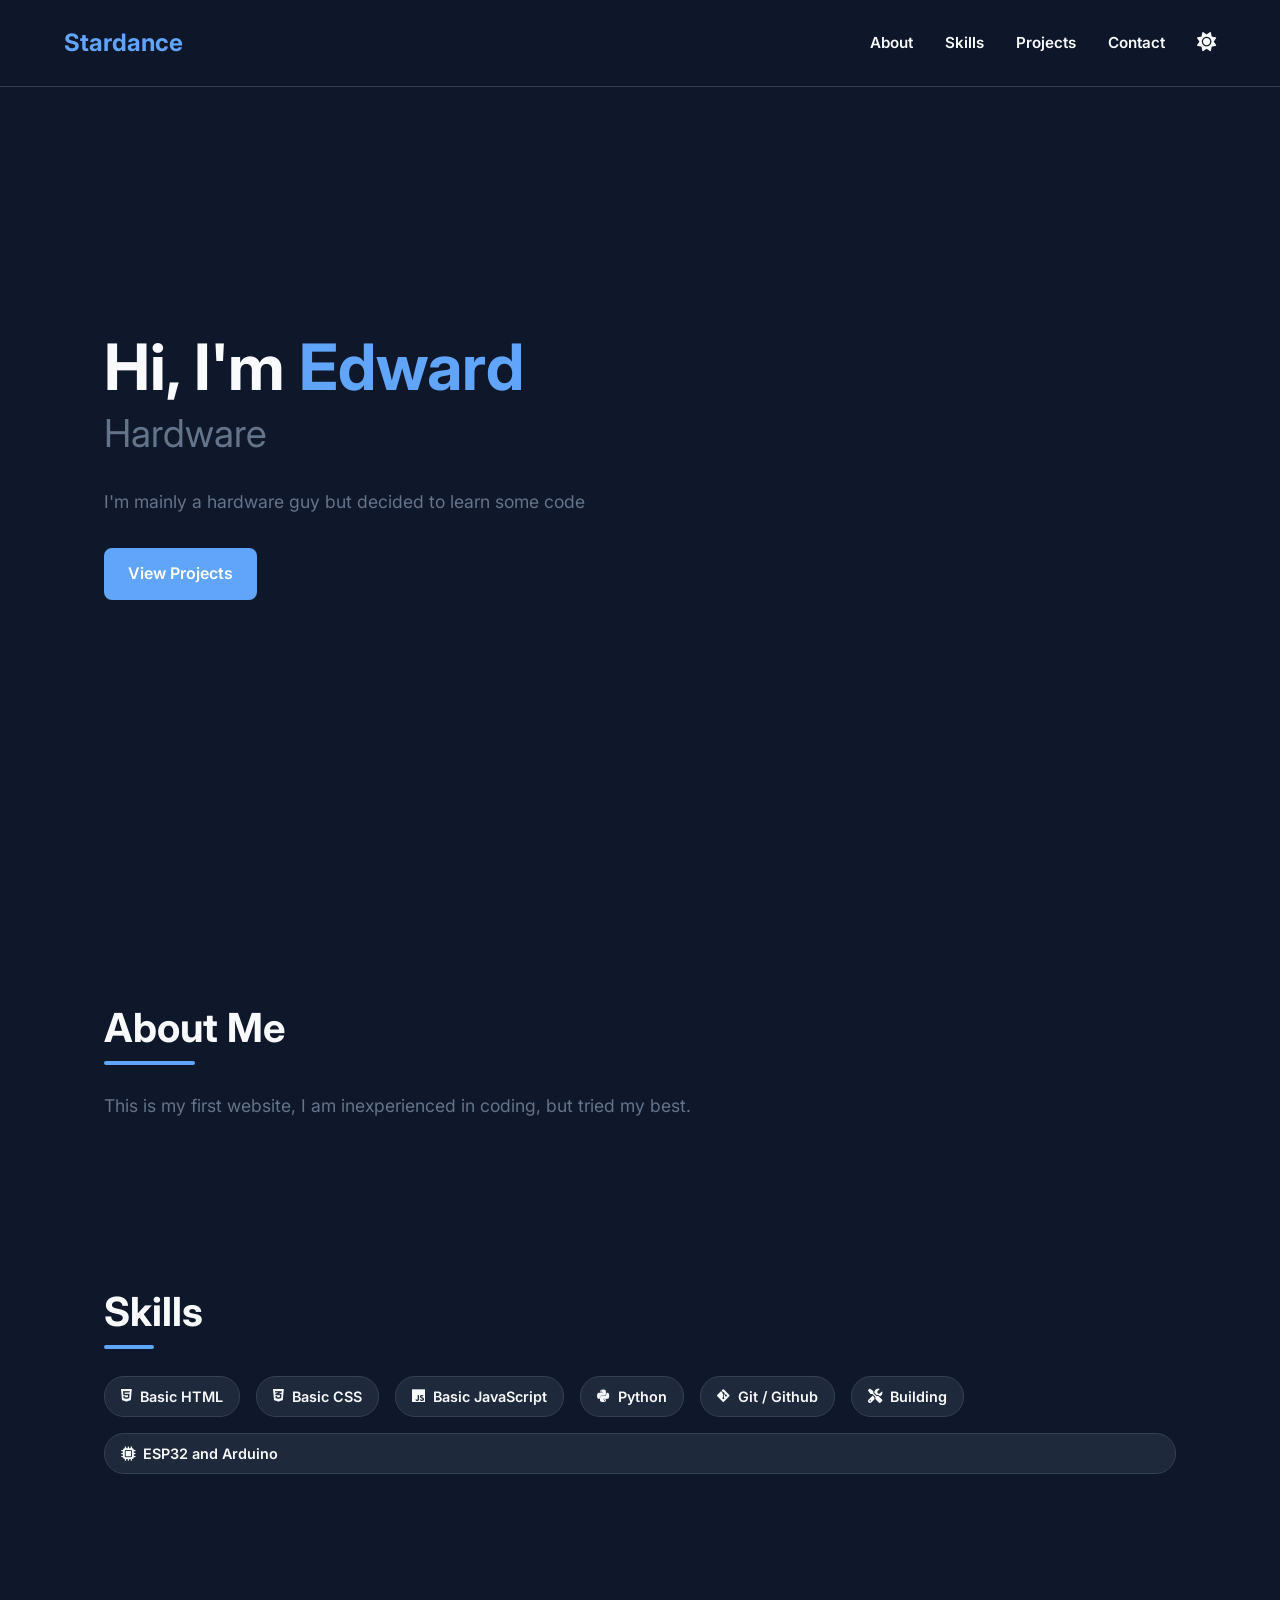
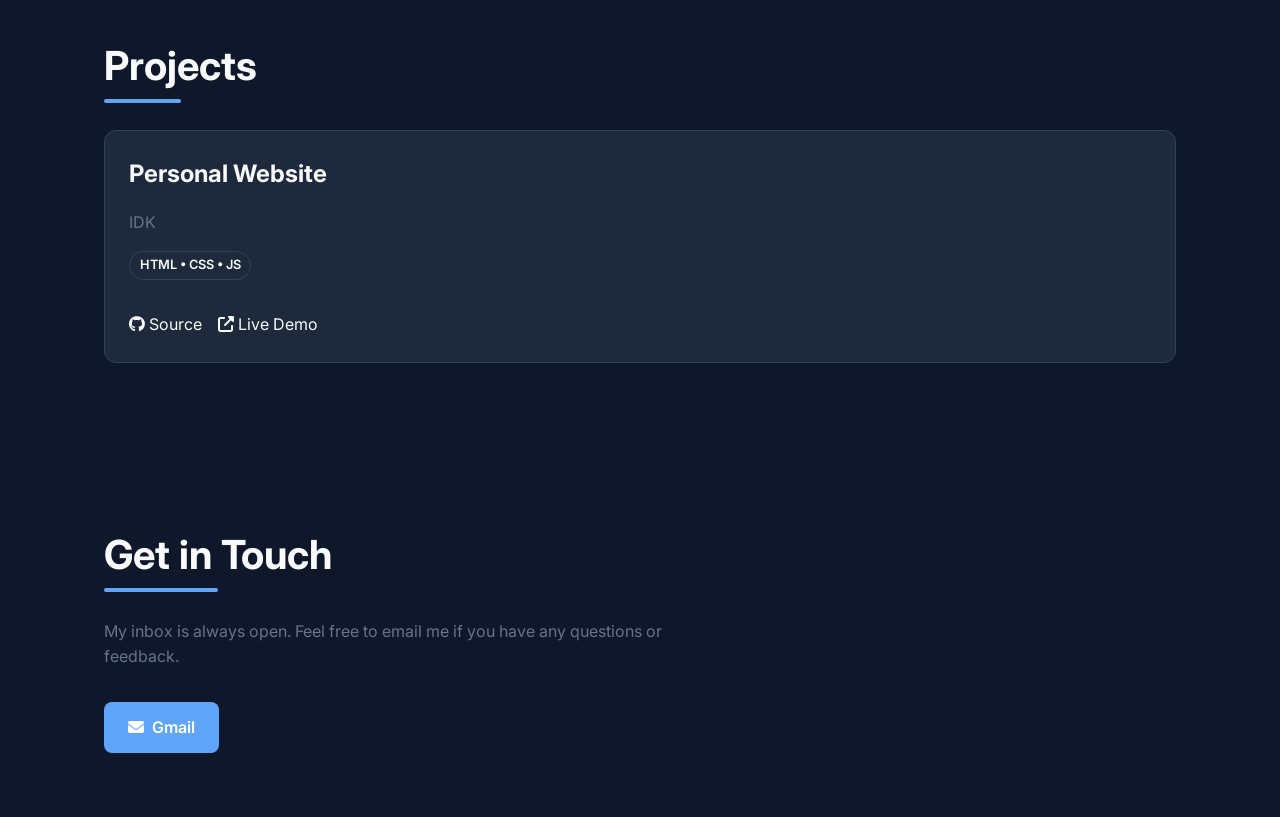
==== index.html @ 53da108d "Update index.html" ====
<!DOCTYPE html> 
<html lang="en">
<head>
    <meta charset="UTF-8">
    <meta name="viewport" content="width=device-width, initial-scale=1.0">
    <title>Edward's Portfolio</title>
    <link href="https://fonts.googleapis.com/css2?family=Inter:wght@300;400;600;700&display=swap" rel="stylesheet">
    <link rel="stylesheet" href="https://cdnjs.cloudflare.com/ajax/libs/font-awesome/6.4.0/css/all.min.css">
    <link rel="stylesheet" href="styles.css">
</head>
<body>
    <nav>
        <div class="logo">Stardance</div>
        <div class="navlinks">
            <a href="#about">About</a>
            <a href="#skills">Skills</a>
            <a href="#projects">Projects</a>
            <a href="#contact">Contact</a>
            <button id="theme-toggle" aria-label="Toggle dark mode">
                <i class="fas fa-moon"></i>
            </button>
        </div>
    </nav>

    <main>
        <section id="hero">
            <h1>Hi, I'm <span style="color: var(--primary);">Edward</span></h1>
            <h2 id="typewriter">This is a basic website that I made</h2>
            <p>I'm mainly a hardware guy but decided to learn some code</p>
            <div>
                <a href="#projects" class="btn">View Projects</a>
            </div>
        </section>

        <section id="about">
            <h2 class="section-title">About Me</h2>
            <p style="max-width: 800px; font-size: 1.1rem; color: var(--text-muted);">
                This is my first website, I am inexperienced in coding, but tried my best.
            </p>
        </section>

        <section id="skills">
            <h2 class="section-title">Skills</h2>
            <div class="skills-grid">
                <div class="skill-tag"><i class="fa-brands fa-html5"></i> Basic HTML</div>
                <div class="skill-tag"><i class="fa-brands fa-css3-alt"></i> Basic CSS</div>
                <div class="skill-tag"><i class="fa-brands fa-js"></i> Basic JavaScript</div>
                <div class="skill-tag"><i class="fa-brands fa-python"></i> Python</div>
                <div class="skill-tag"><i class="fa-brands fa-git-alt"></i> Git / Github</div>
                <div class="skill-tag"><i class="fa-solid fa-screwdriver-wrench"></i> Building</div>
                <div class="skill-tag center-row"><i class="fa-solid fa-microchip"></i> ESP32 and Arduino</div>
            </div>
        </section>

        <section id="projects">
            <h2 class="section-title">Projects</h2>
            <div class="projects-grid">
                <div class="project-card">
                    <h3>Personal Website</h3>
                    <p>IDK</p>
                    <div class="skill-tag" style="width: fit-content; font-size: 0.8rem; padding: 0.2rem 0.6rem;">HTML • CSS • JS</div>
                    <div class="project-links">
                        <a href="https://github.com/seoedw/stardancewebsite"><i class="fa-brands fa-github"></i> Source</a>
                        <a href="https://seoedw.github.io/stardancewebsite/"><i class="fa-solid fa-external-link-alt"></i> Live Demo</a>
                    </div>
                </div>
            </div>
        </section>

        <section id="contact">
            <h2 class="section-title">Get in Touch</h2>
            <p style="max-width: 600px; color: var(--text-muted); margin-bottom: 2rem;">
                My inbox is always open. Feel free to email me if you have any questions or feedback.
            </p>
            <div class="contact-links">
                <a href="mailto:seoedw2@gmail.com" class="btn"><i class="fa-solid fa-envelope"></i> Gmail</a>
            </div>
        </section>
    </main>

    <script src="script.js"></script>
</body>
</html>
---- styles.css ----
:root{
    --bg-color: #f8fafc;
    --text-main: #0f172a;
    --text-muted: #64748b;
    --primary: #3b82f6;
    --primary-hover: #2563eb;
    --card-bg: #ffffff;
    --border-color: #e2e8f0;
    --nav-bg: rgba(255, 255, 255, 0.9);
}

[data-theme="dark"] {
    --bg-color: #0f172a;
    --text-main: #f8fafc;
    --primary: #60a5fa;
    --primary-hover: #3b82f6;
    --card-bg: #1e293b;
    --border-color: #334155;
    --nav-bg: rgba(15, 23, 42, 0.9);
}

* {
    margin: 0;
    padding: 0;
    box-sizing: border-box;
    transition: background-color 0.3s ease, color 0.3s ease;
}

body{
    font-family: 'Inter', sans-serif;
    background-color: var(--bg-color);
    color: var(--text-main);
    line-height: 1.6;
    overflow-x: hidden;
}

a{
    text-decoration: none;
    color: inherit;
}

nav{
    position: fixed;
    top: 0;
    width: 100%;
    display: flex;
    justify-content: space-between;
    align-items: center;
    padding: 1.5rem 5%;
    background: var(--nav-bg);
    backdrop-filter: blur(10px);
    z-index: 1000;
    border-bottom: 1px solid var(--border-color);
}

.logo{
    font-weight: 700;
    font-size: 1.5rem;
    color: var(--primary);
}

.navlinks{
    display: flex;
    gap: 2rem;
    align-items: center;
}

.navlinks a{
    font-weight: 600;
    font-size: 0.95rem;
}

.navlinks a:hover{
    color: var(--primary);
}

#theme-toggle{
    background: none;
    border: none;
    color: var(--text-main);
    font-size: 1.2rem;
    cursor: pointer;
}

section{
    padding: 6rem 5% 4rem;
    max-width: 1200px;
    margin: 0 auto;
}

#hero{
    height: 100vh;
    display: flex;
    flex-direction: column;
    justify-content: center;
    align-items: flex-start;
}

#hero h1{
    font-size: clamp(2.5rem, 5vw, 4.5rem);
    line-height: 1.1;
    font-weight: 700;
}

#hero h2{
    font-size: clamp(1.5rem, 3vw, 2.6rem);
    color: var(--text-muted);
    margin-bottom: 1.5rem;
    font-weight: 400;
}

#hero p {
    max-width: 600px;
    font-size: 1.1rem;
    color: var(--text-muted);
    margin-bottom: 2rem;
}

.btn {
    padding: 0.8rem 1.5rem;
    background-color: var(--primary);
    color: white;
    border-radius: 8px;
    font-weight: 600;
    display: inline-flex;
    align-items: center;
    gap: 0.5rem;
}

.btn:hover{
    background-color: var(--primary-hover);
    color: white;
}

.contact-links{
    display: flex;
    gap: 1rem;
    flex-wrap: wrap;
}

.section-title{
    font-size: 2.5rem;
    margin-bottom: 2rem;
    position: relative;
    display: inline-block;
}

.section-title::after{
    content: '';
    position: absolute;
    bottom: -5px;
    left: 0;
    width: 50%;
    height: 4px;
    background-color: var(--primary);
    border-radius: 2px;
}

.skills-grid{
    display: flex;
    flex-wrap: wrap;
    gap: 1rem;
}

.skill-tag{
    background-color: var(--card-bg);
    border: 1px solid var(--border-color);
    padding: 0.5rem 1rem;
    border-radius: 20px;
    font-weight: 600;
    font-size: 0.9rem;
    display: inline-flex;
    align-items: center;
    gap: 0.5rem;
}

.skill-tag.center-row {
    flex-basis: 100%;
    width: max-content;
    margin: 0 auto;
    white-space: nowrap;
}

.projects-grid{
    display: grid;
    grid-template-columns: repeat(auto-fit, minmax(300px, 1fr));
    gap: 2rem;
}

.project-card{
    background-color: var(--card-bg);
    border: 1px solid var(--border-color);
    border-radius: 12px;
    padding: 1.5rem;
    display: flex;
    flex-direction: column;
    gap: 1rem;
}

.project-card h3{
    font-size: 1.5rem;
}

.project-card p{
    color: var(--text-muted);
    flex-grow: 1;
}

.project-links{
    display: flex;
    gap: 1rem;
    margin-top: 1rem;
}

footer{
    text-align: center;
    padding: 2rem;
    border-top: 1px solid var(--border-color);
    margin-top: 4rem;
    color: var(--text-muted);
}

@media (max-width: 768px){
    .navlinks{
        display: none;
    }

    #hero{
        align-items: center;
        text-align: center;
    }
}
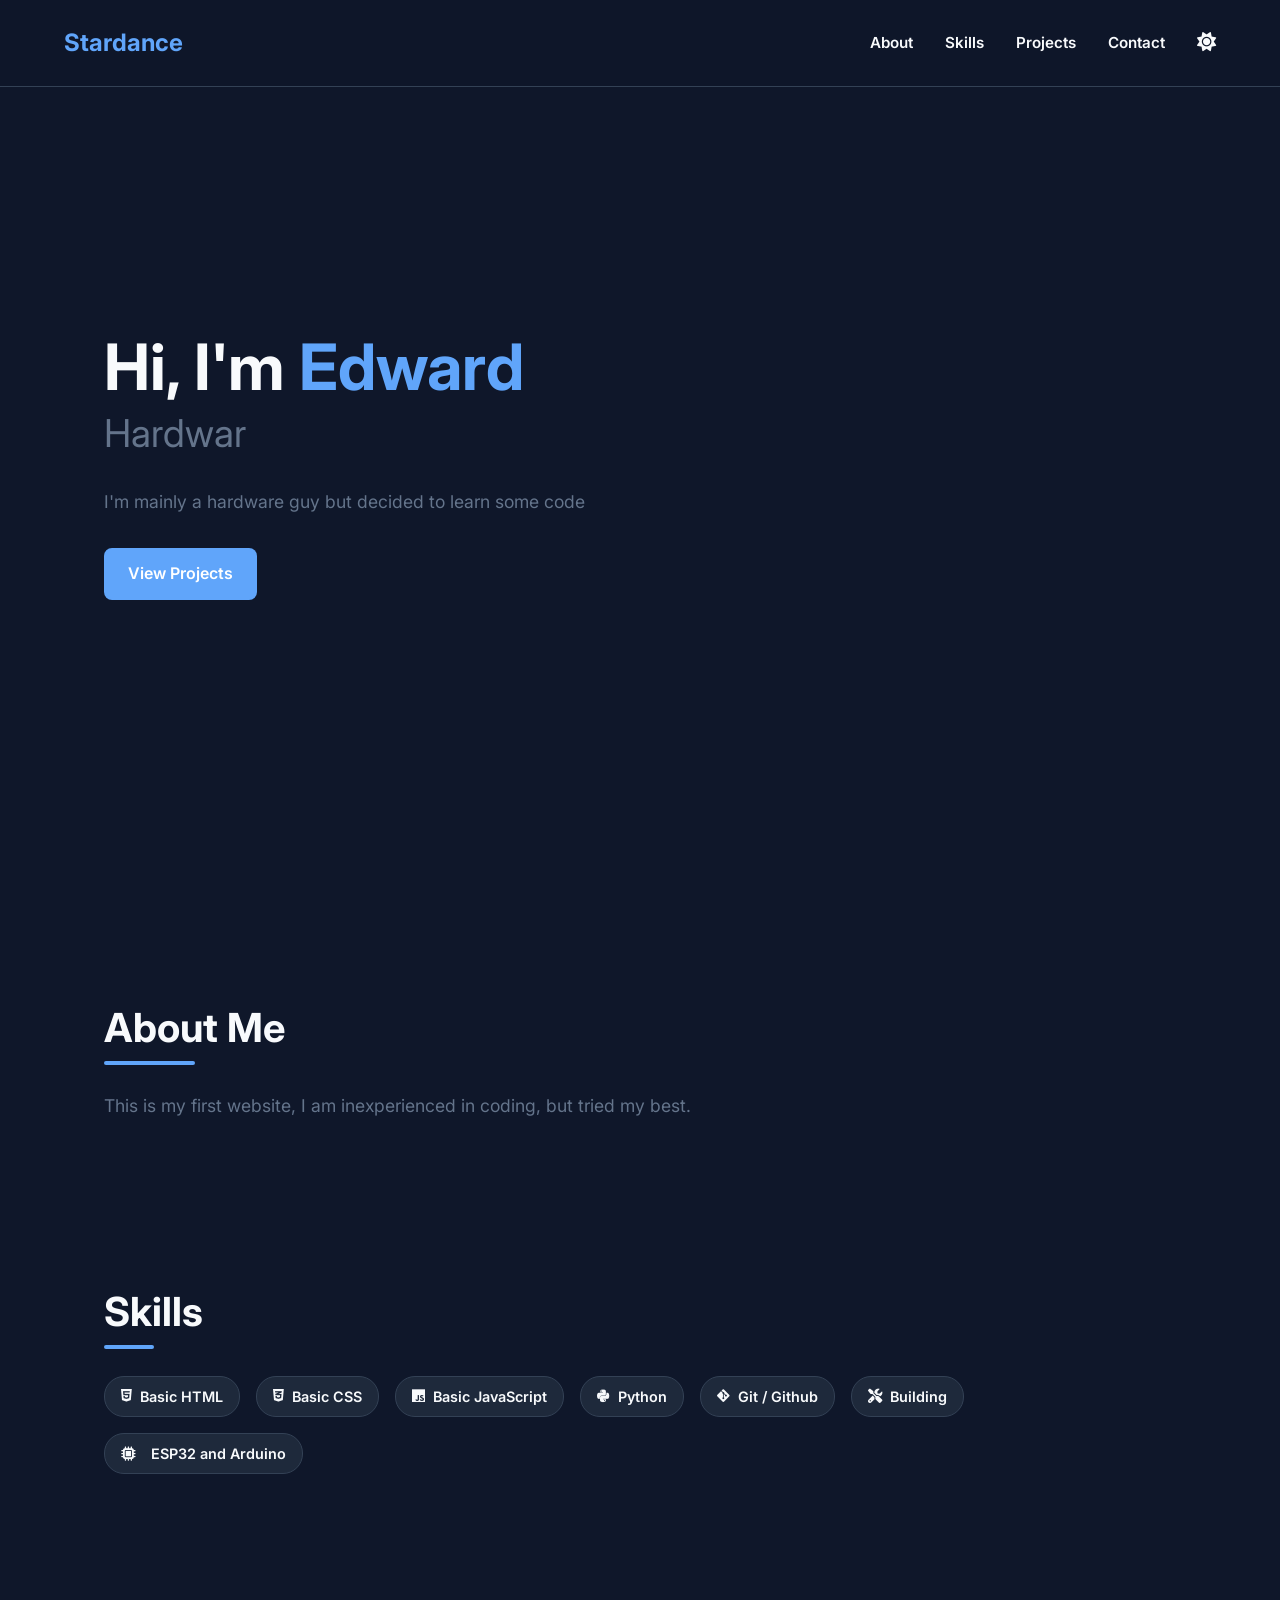
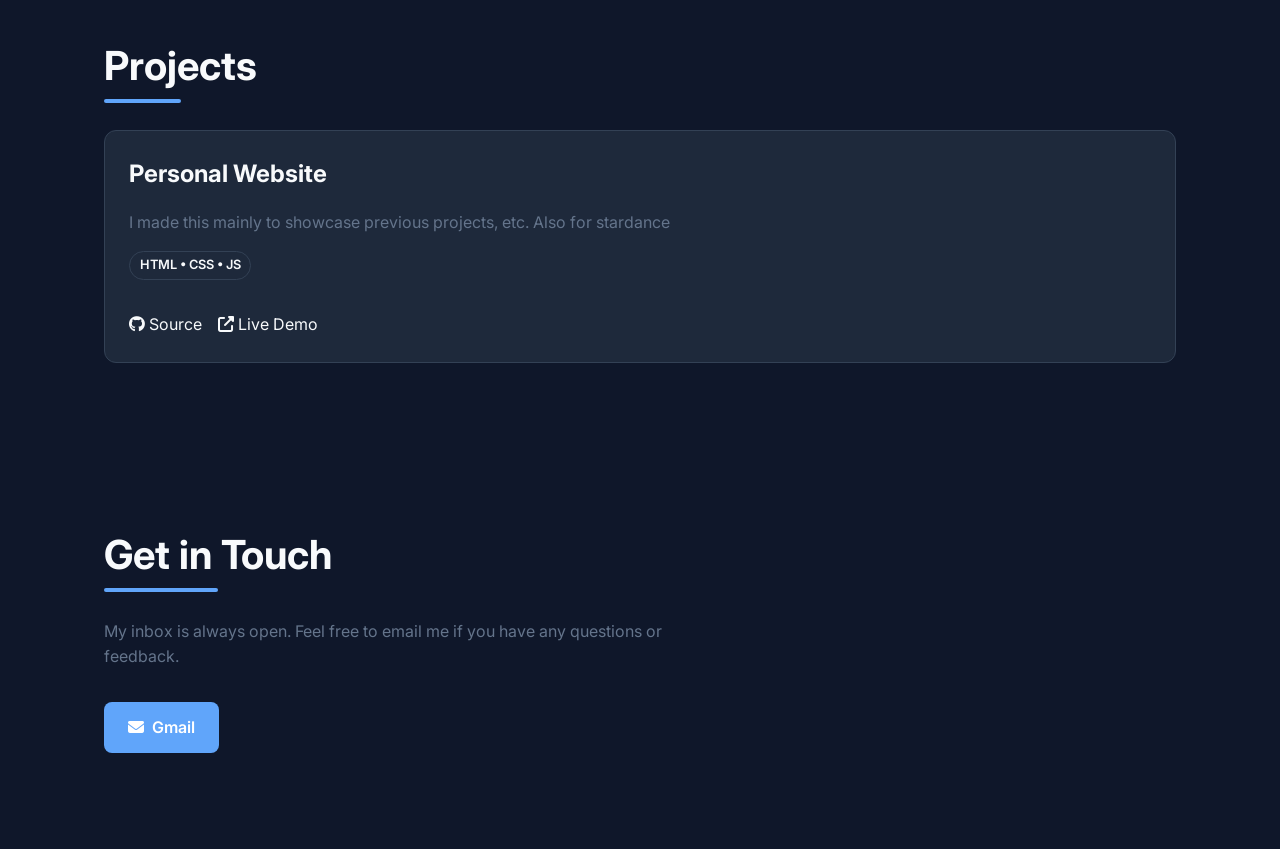
==== commit b6bd6277: "Update index.html" ====
--- a/index.html
+++ b/index.html
@@ -57,7 +57,7 @@
             <div class="projects-grid">
                 <div class="project-card">
                     <h3>Personal Website</h3>
-                    <p>IDK</p>
+                    <p>I made this mainly to showcase previous projects, etc. Also for stardance</p>
                     <div class="skill-tag" style="width: fit-content; font-size: 0.8rem; padding: 0.2rem 0.6rem;">HTML • CSS • JS</div>
                     <div class="project-links">
                         <a href="https://github.com/seoedw/stardancewebsite"><i class="fa-brands fa-github"></i> Source</a>
--- a/styles.css
+++ b/styles.css
@@ -175,10 +175,10 @@
 }
 
 .skill-tag.center-row {
-    flex-basis: 100%;
-    width: max-content;
-    margin: 0 auto;
-    white-space: nowrap;
+    display: flex;
+    flex-wrap: wrap;
+    gap: 1rem;
+    justify-content: center;
 }
 
 .projects-grid{
@@ -212,6 +212,10 @@
     margin-top: 1rem;
 }
 
+.contact-links{
+    margin-bottom: 2rem;
+}
+
 footer{
     text-align: center;
     padding: 2rem;
@@ -230,3 +234,7 @@
         text-align: center;
     }
 }
+
+html {
+    scroll-behavior: smooth;
+}
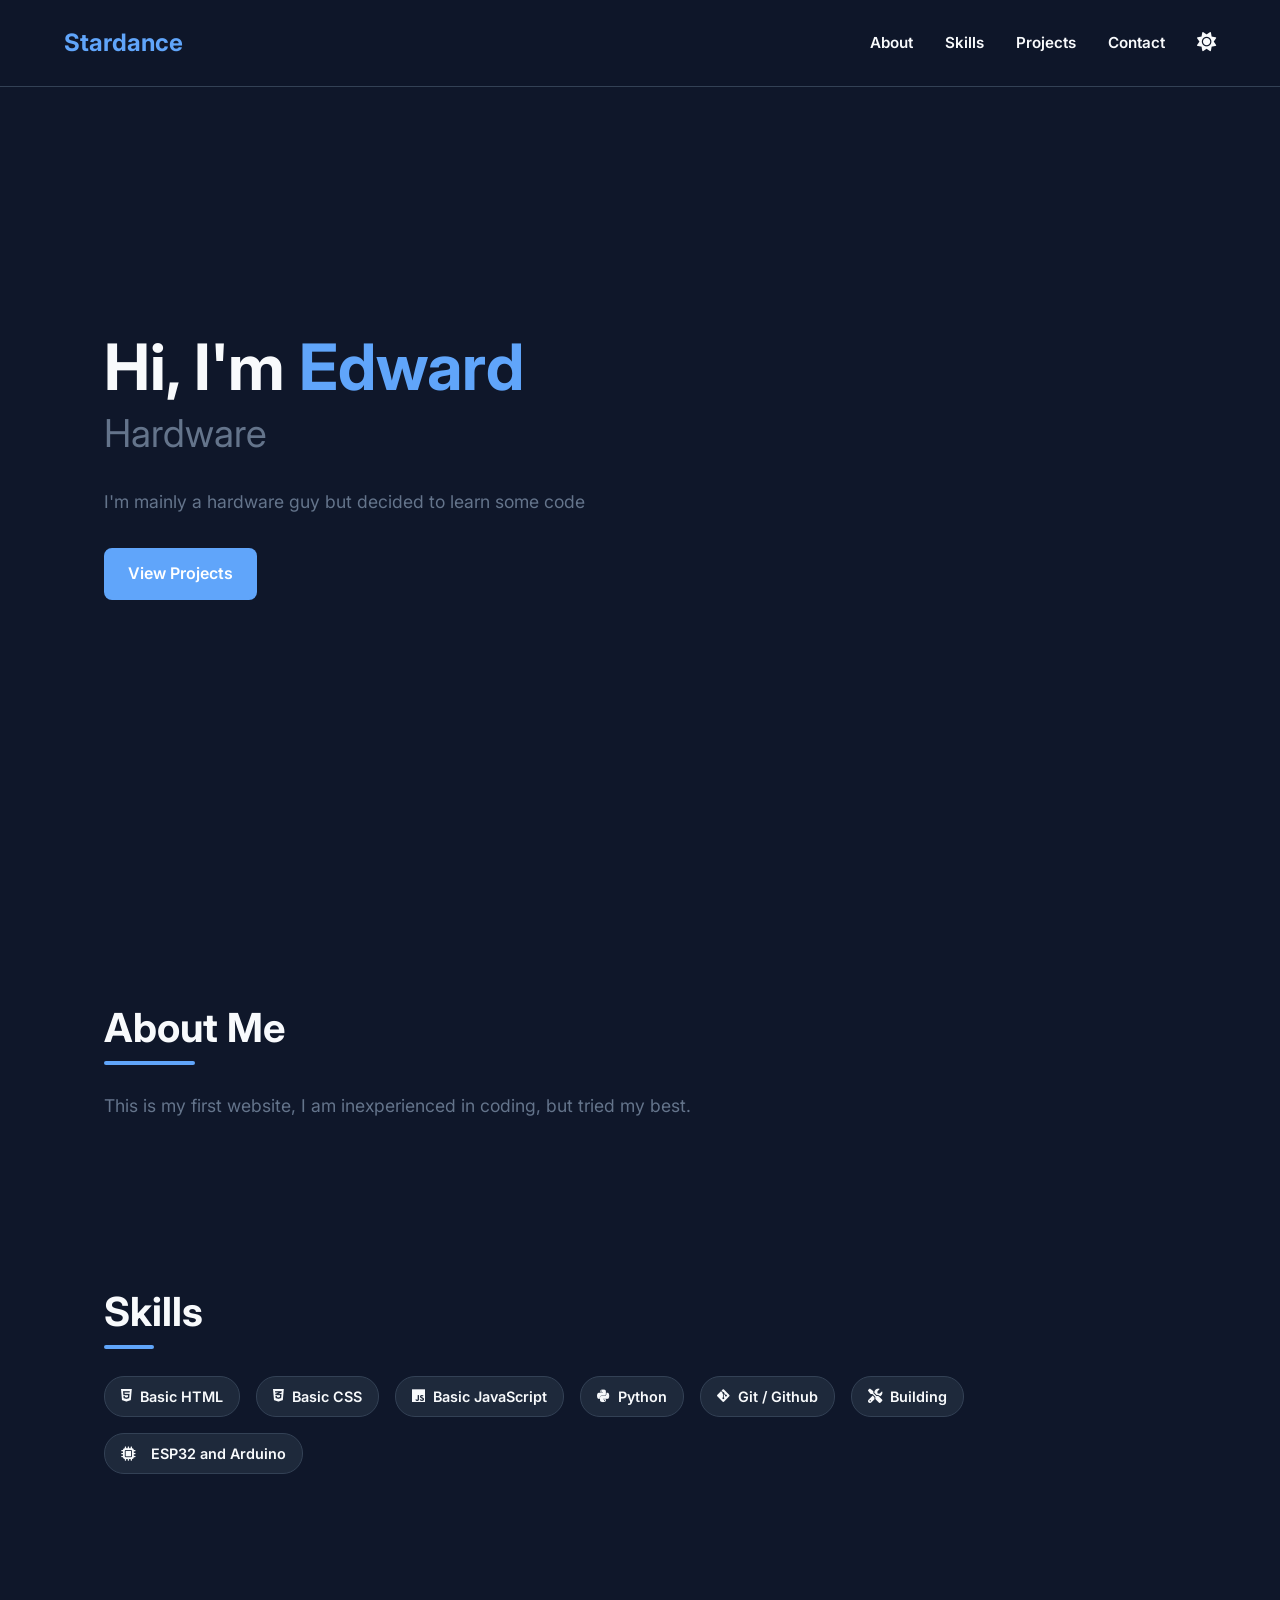
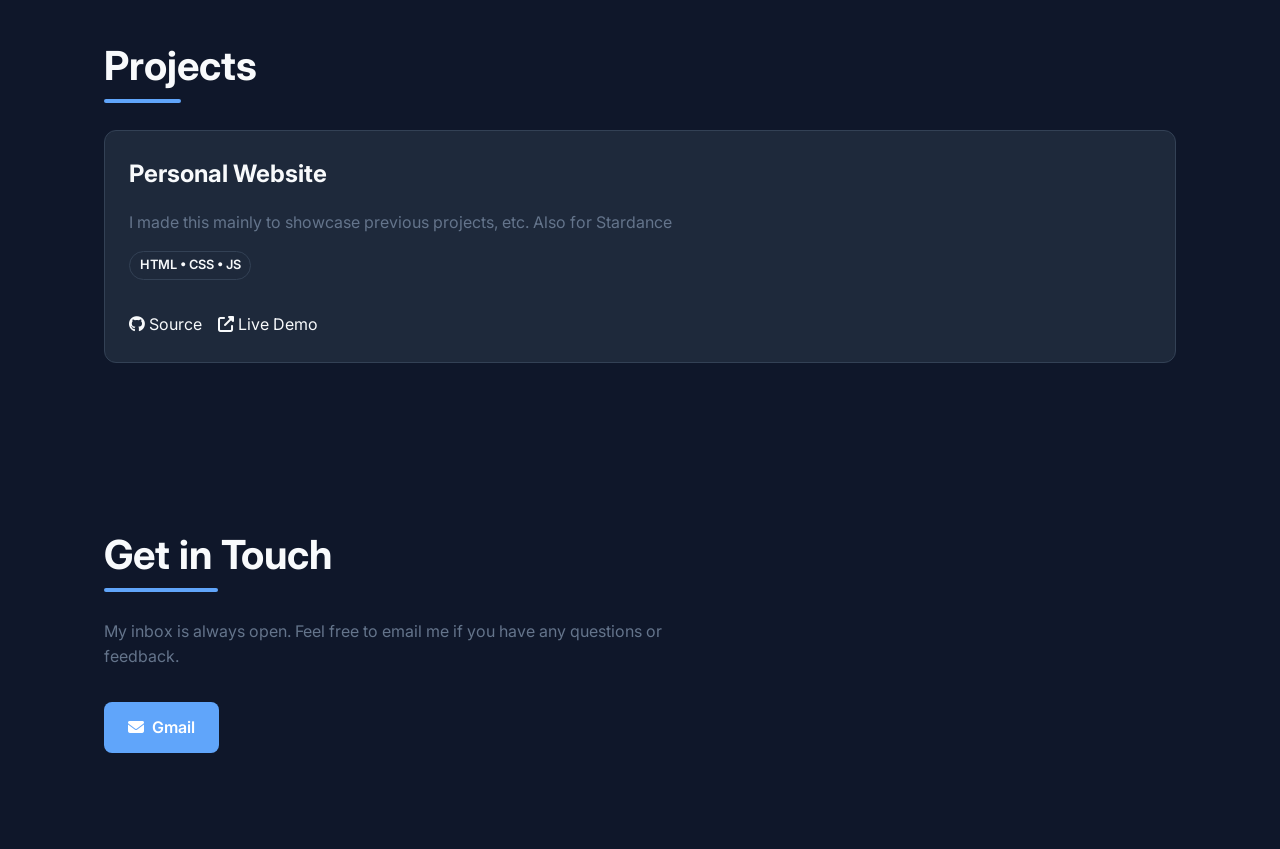
==== commit 51504721: "Update index.html" ====
--- a/index.html
+++ b/index.html
@@ -57,7 +57,7 @@
             <div class="projects-grid">
                 <div class="project-card">
                     <h3>Personal Website</h3>
-                    <p>I made this mainly to showcase previous projects, etc. Also for stardance</p>
+                    <p>I made this mainly to showcase previous projects, etc. Also for Stardance</p>
                     <div class="skill-tag" style="width: fit-content; font-size: 0.8rem; padding: 0.2rem 0.6rem;">HTML • CSS • JS</div>
                     <div class="project-links">
                         <a href="https://github.com/seoedw/stardancewebsite"><i class="fa-brands fa-github"></i> Source</a>
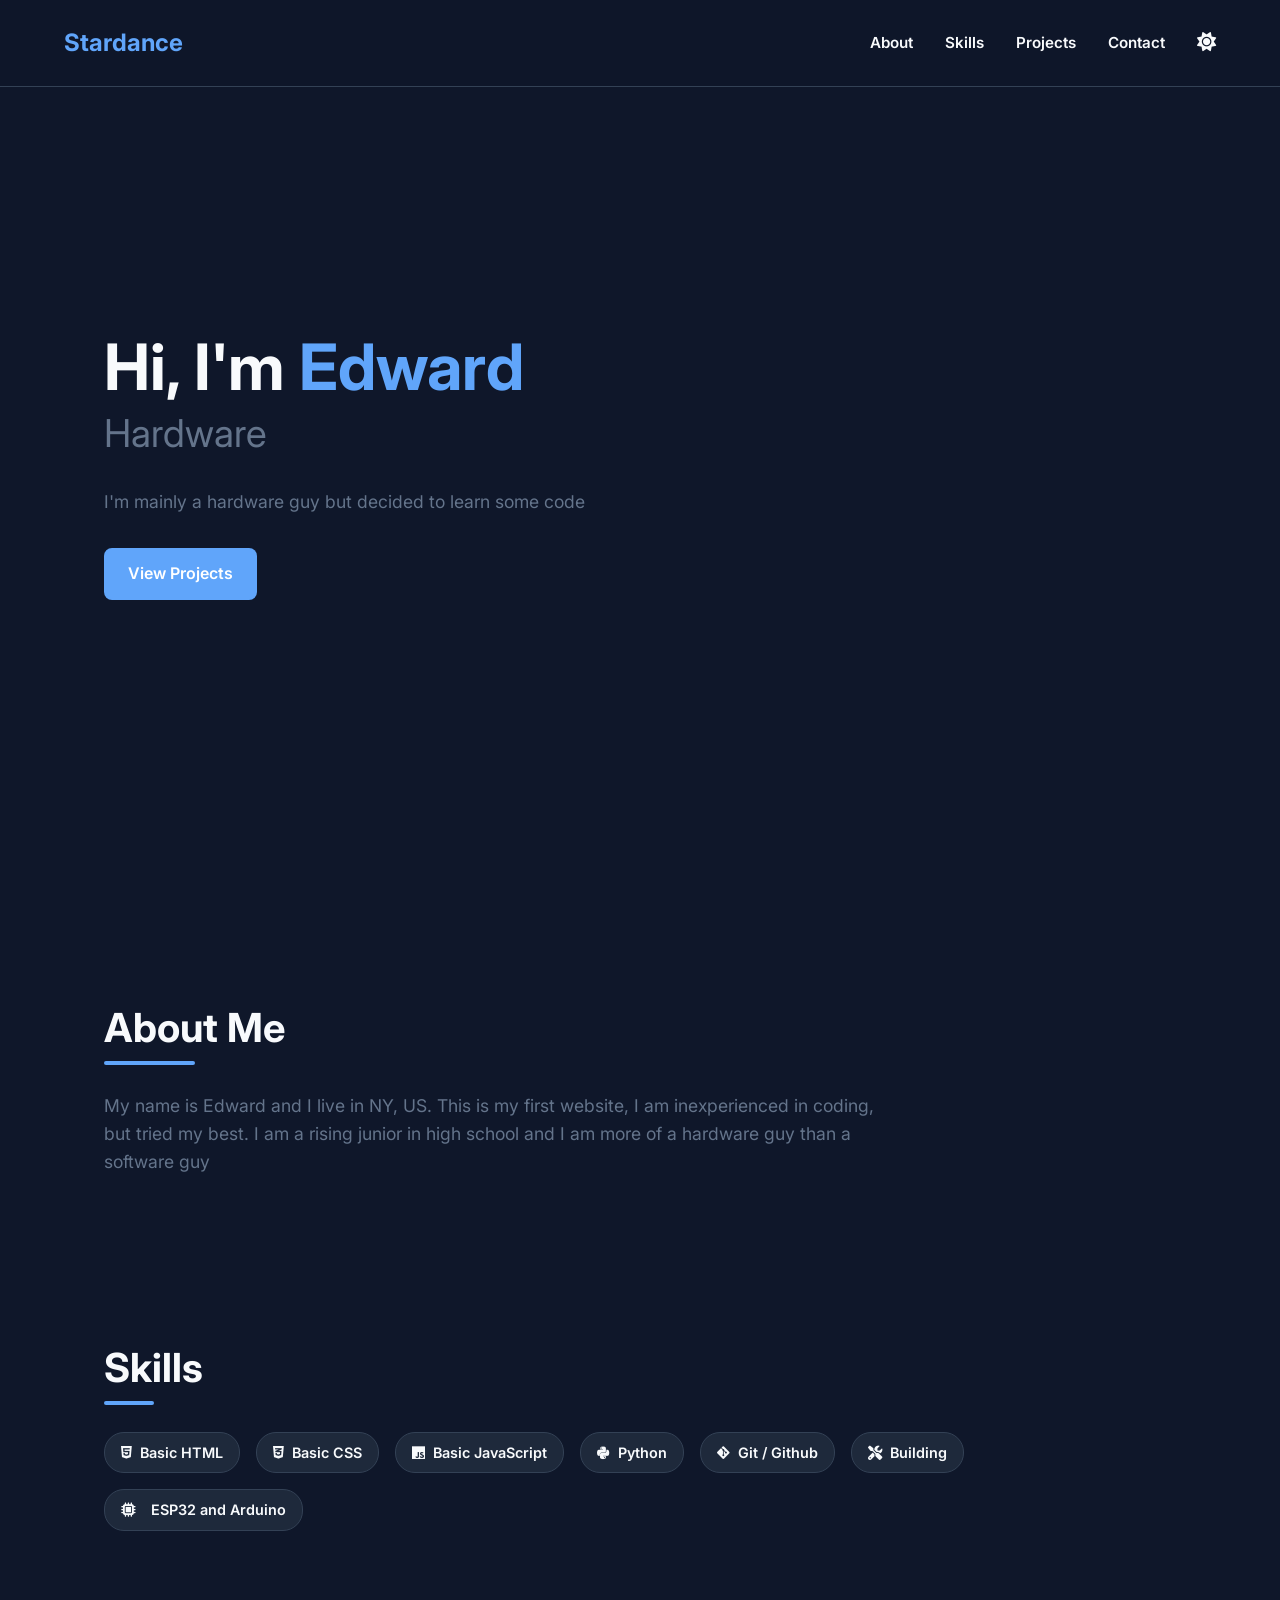
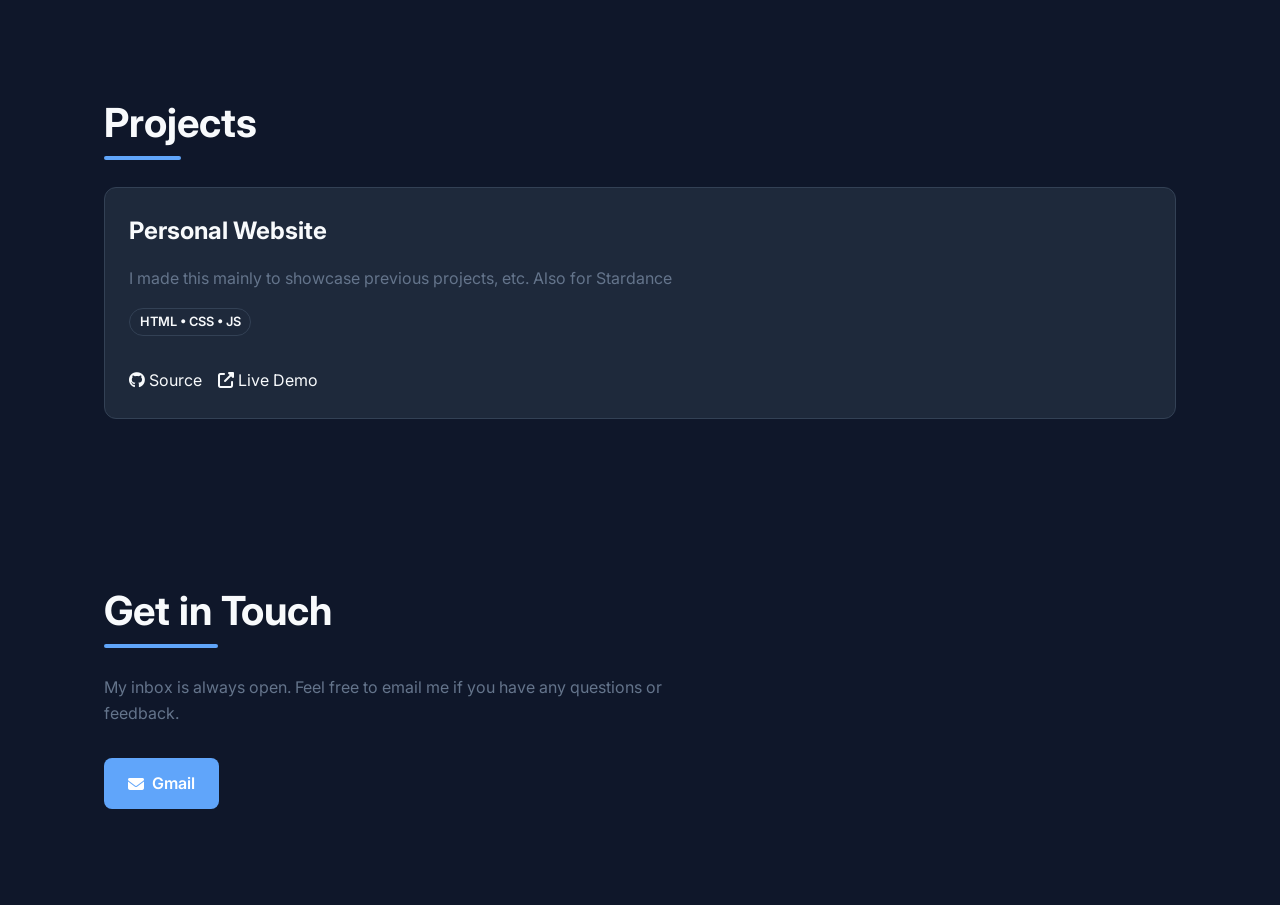
==== commit f91303e5: "Update About Me section with more details Expanded the 'About Me' section with additional personal i" ====
--- a/index.html
+++ b/index.html
@@ -35,7 +35,7 @@
         <section id="about">
             <h2 class="section-title">About Me</h2>
             <p style="max-width: 800px; font-size: 1.1rem; color: var(--text-muted);">
-                This is my first website, I am inexperienced in coding, but tried my best.
+                My name is Edward and I live in NY, US. This is my first website, I am inexperienced in coding, but tried my best. I am a rising junior in high school and I am more of a hardware guy than a software guy
             </p>
         </section>
 
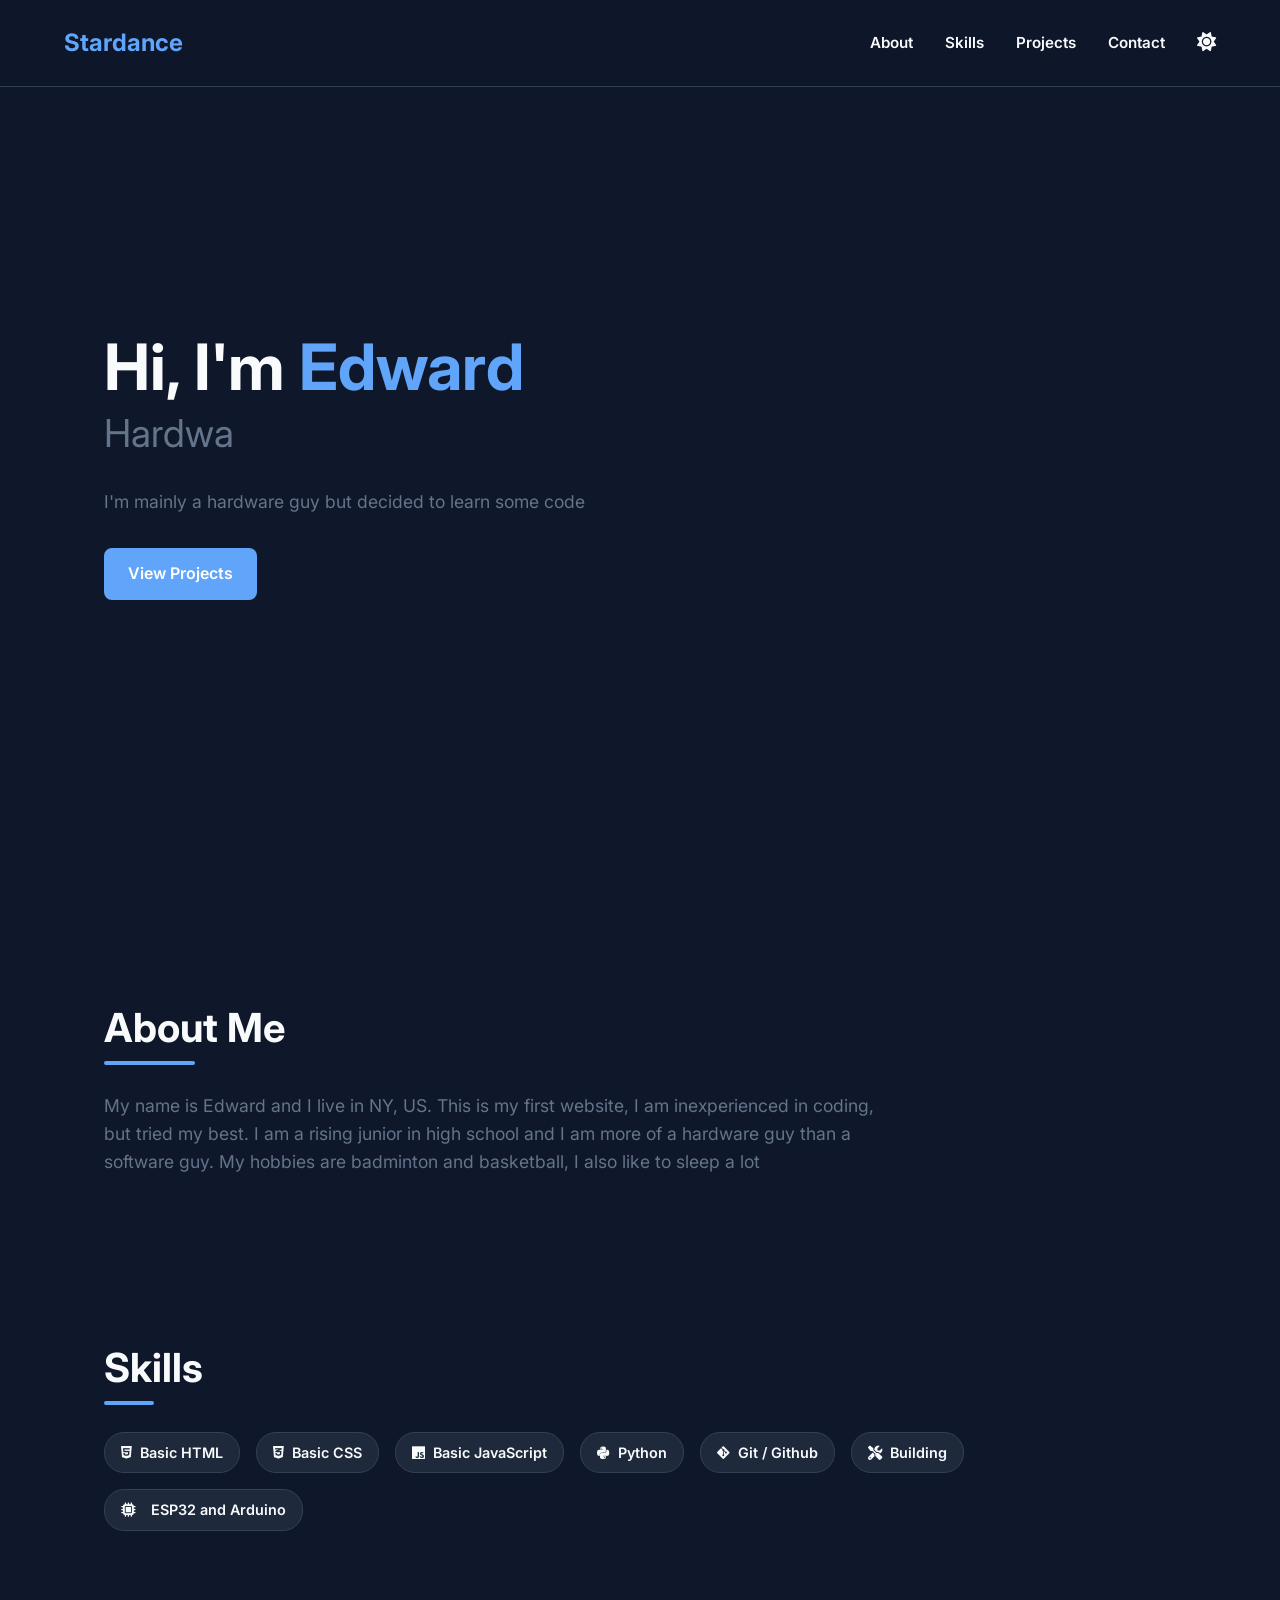
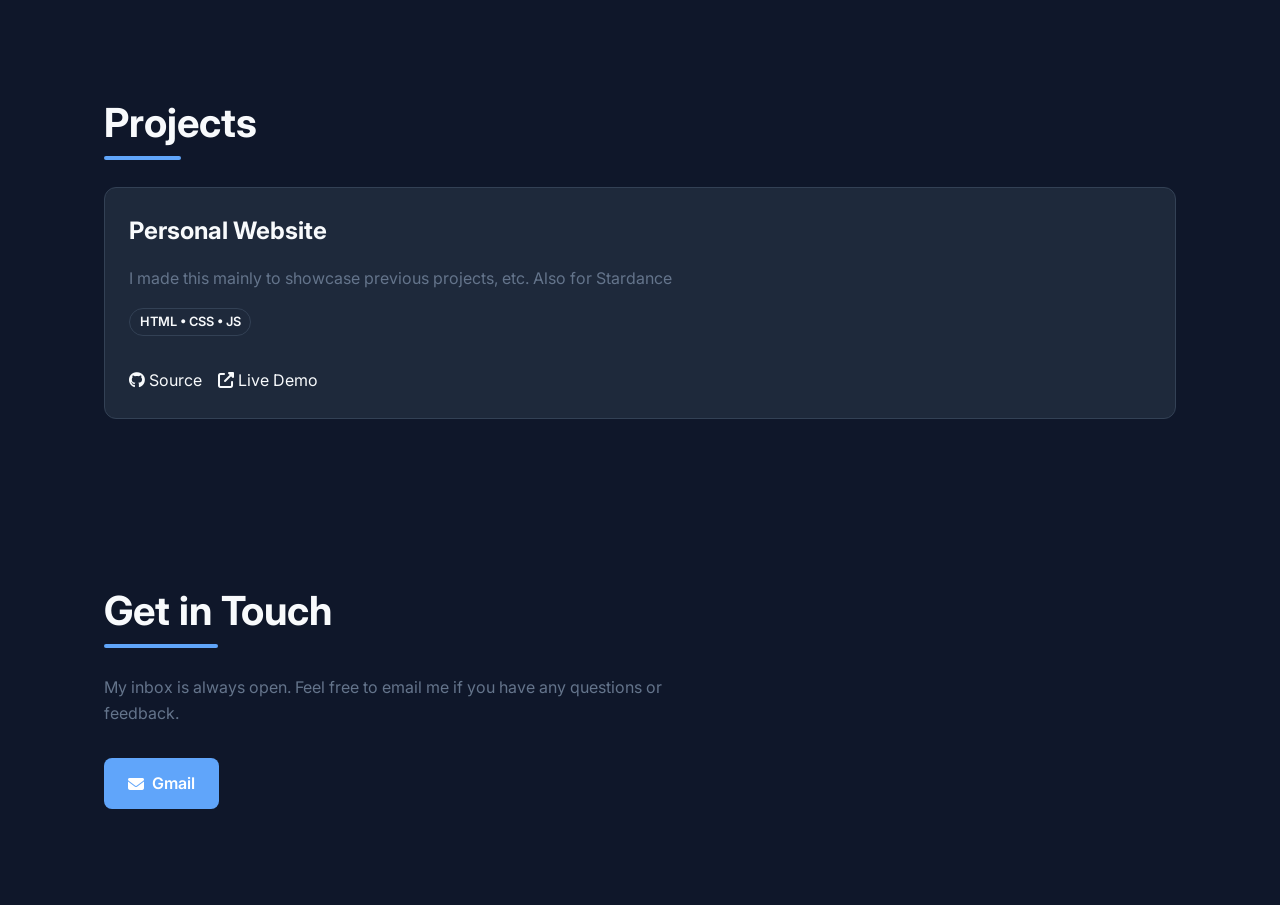
==== commit 6b792870: "Update personal description in index.html" ====
--- a/index.html
+++ b/index.html
@@ -35,7 +35,7 @@
         <section id="about">
             <h2 class="section-title">About Me</h2>
             <p style="max-width: 800px; font-size: 1.1rem; color: var(--text-muted);">
-                My name is Edward and I live in NY, US. This is my first website, I am inexperienced in coding, but tried my best. I am a rising junior in high school and I am more of a hardware guy than a software guy
+                My name is Edward and I live in NY, US. This is my first website, I am inexperienced in coding, but tried my best. I am a rising junior in high school and I am more of a hardware guy than a software guy. My hobbies are badminton and basketball, I also like to sleep a lot
             </p>
         </section>
 
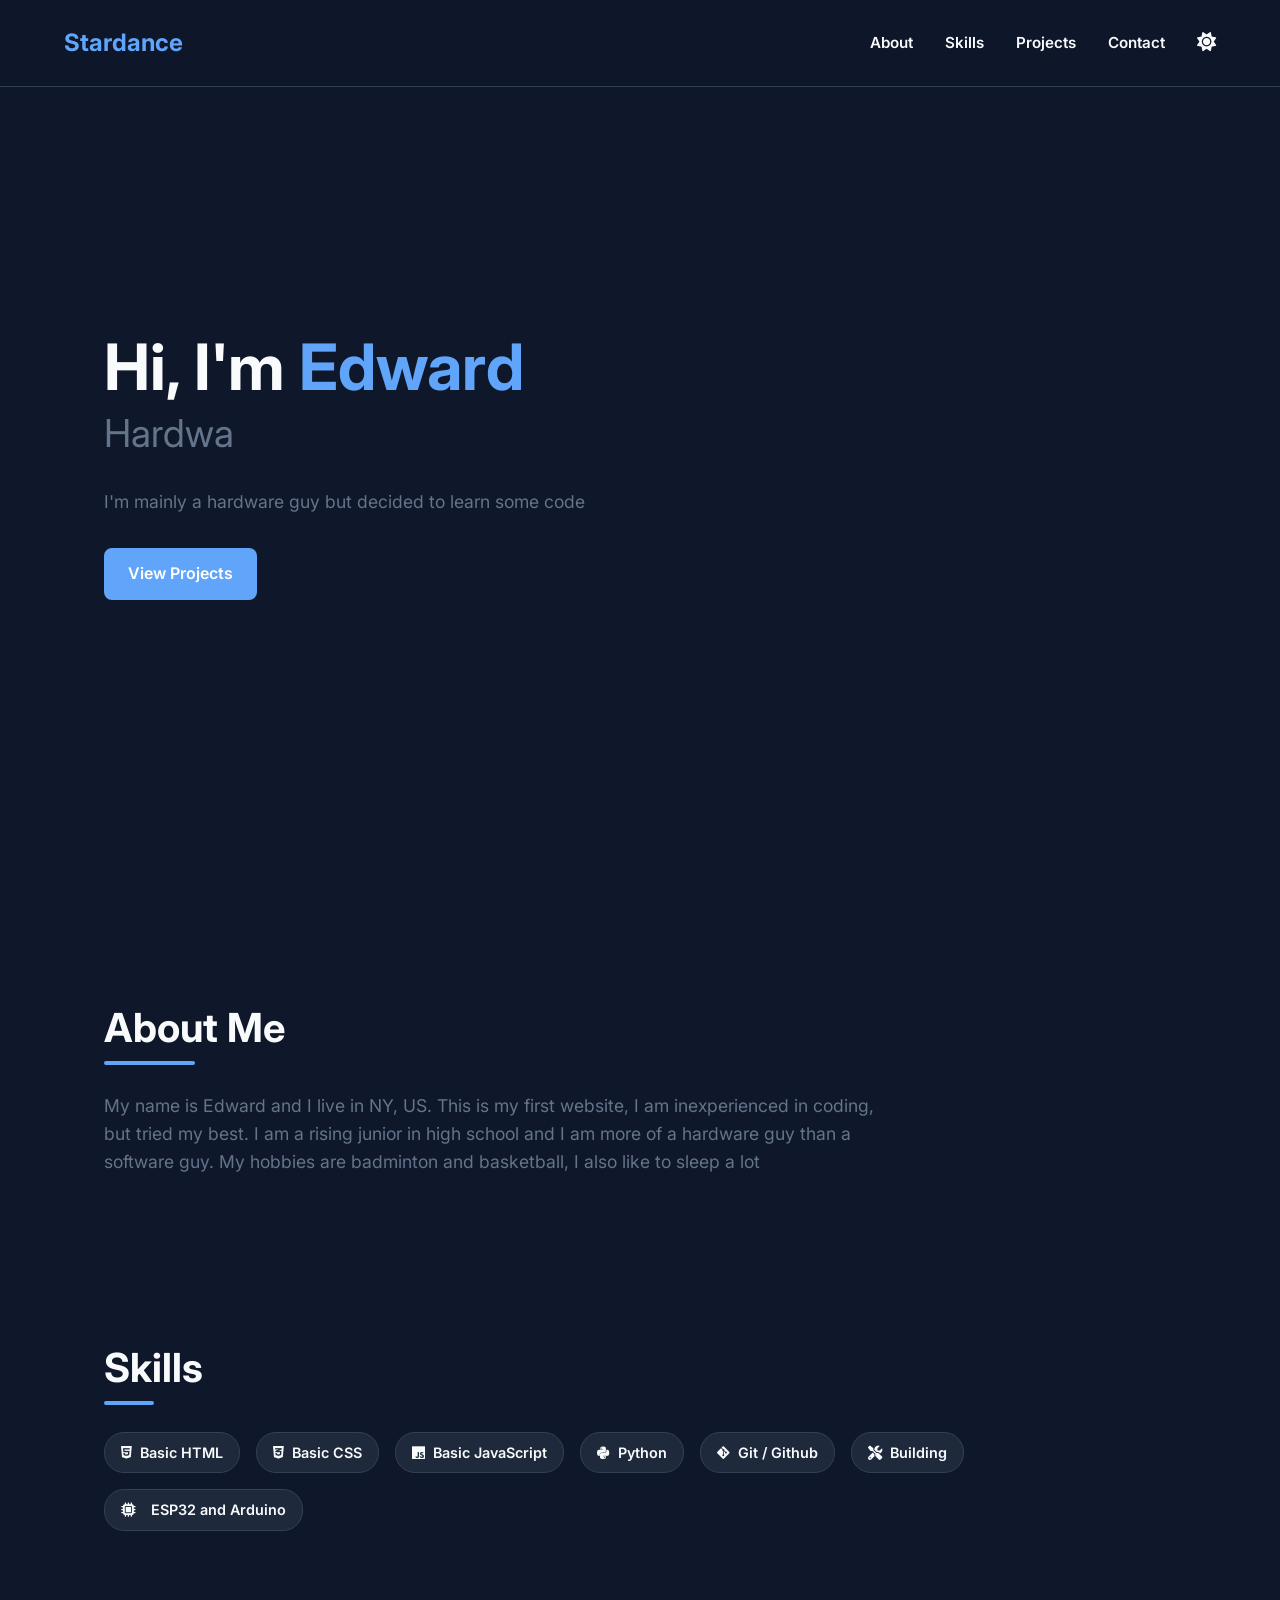
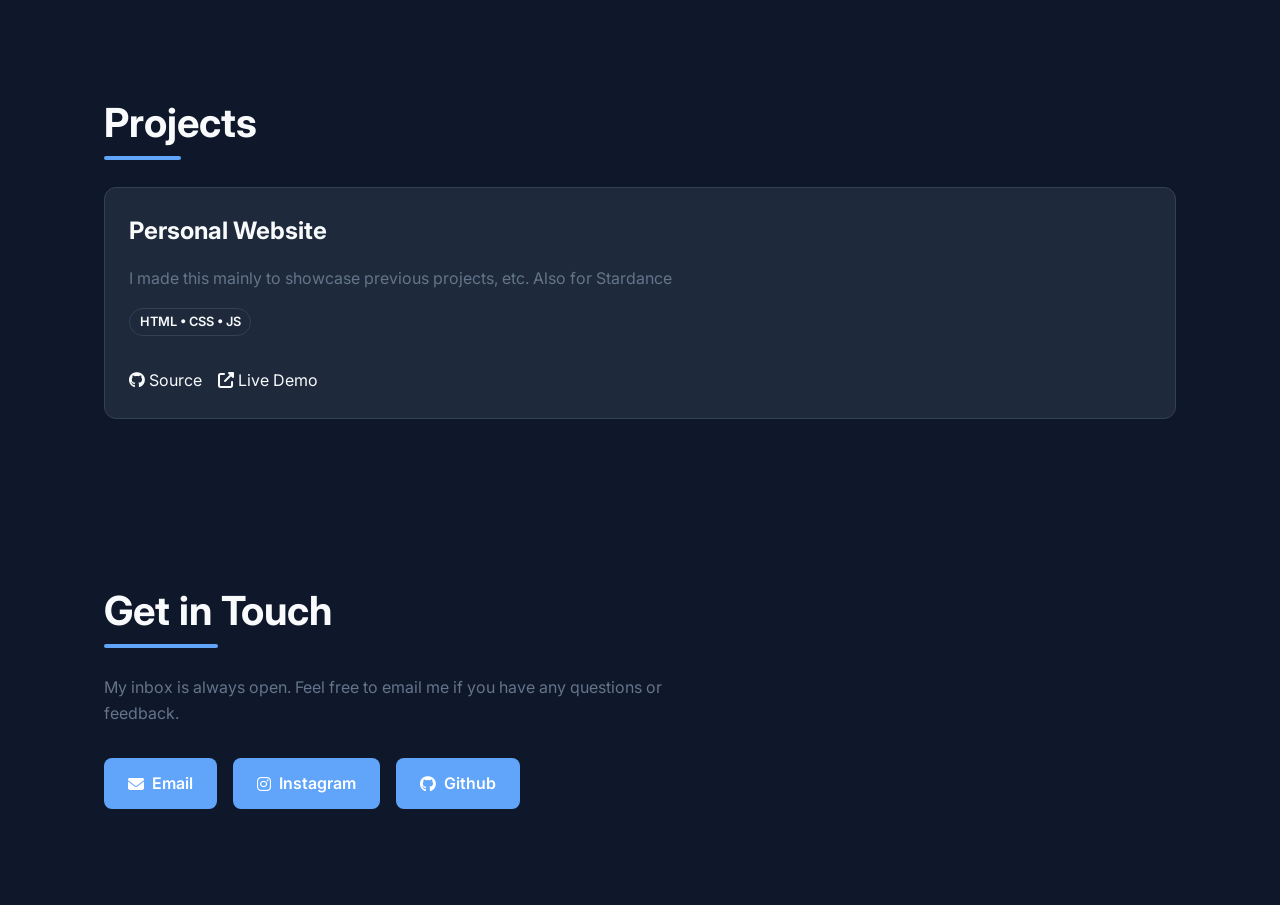
==== commit 15076c50: "Update contact links in index.html" ====
--- a/index.html
+++ b/index.html
@@ -73,7 +73,9 @@
                 My inbox is always open. Feel free to email me if you have any questions or feedback.
             </p>
             <div class="contact-links">
-                <a href="mailto:seoedw2@gmail.com" class="btn"><i class="fa-solid fa-envelope"></i> Gmail</a>
+                <a href="mailto:seoedw2@gmail.com" class="btn"><i class="fa-solid fa-envelope"></i> Email</a>
+                <a href="https://www.instagram.com/edward_se0/" class="btn"><i class="fa-brands fa-instagram"></i> Instagram</a>
+                <a href="https://github.com/seoedw" class="btn"><i class="fa-brands fa-github"></i> Github</a>
             </div>
         </section>
     </main>
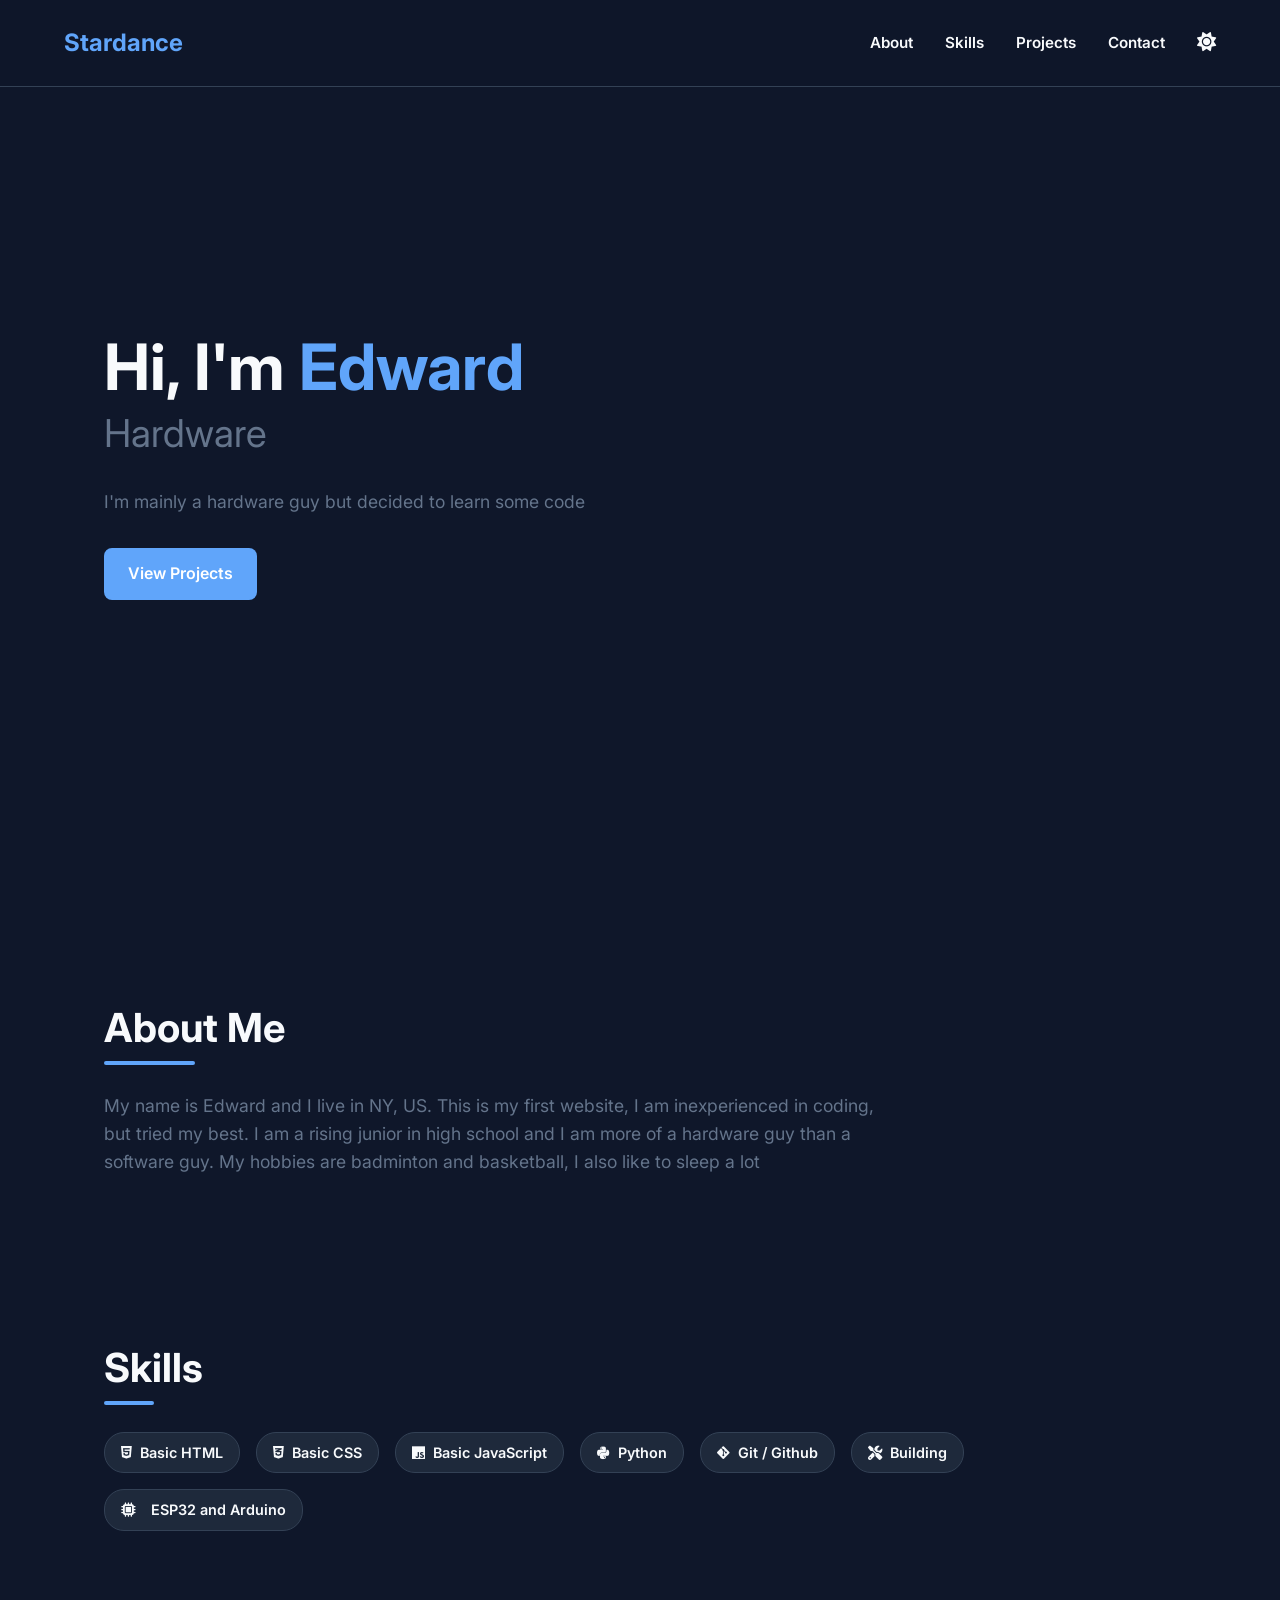
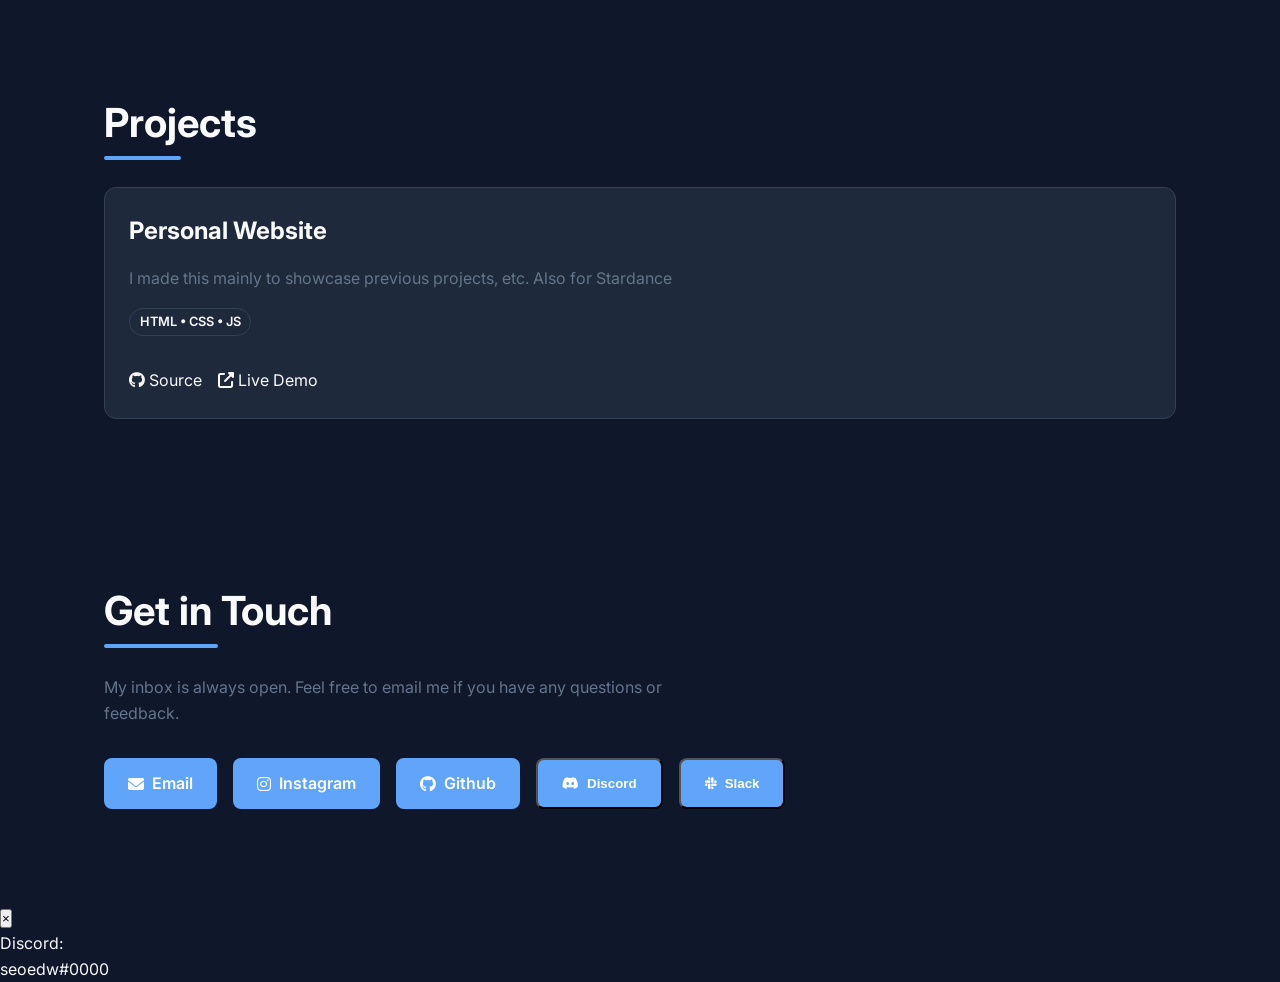
==== commit dd22321c: "Add contact buttons for Discord and Slack Added buttons for Discord and Slack contact options, along" ====
--- a/index.html
+++ b/index.html
@@ -76,10 +76,20 @@
                 <a href="mailto:seoedw2@gmail.com" class="btn"><i class="fa-solid fa-envelope"></i> Email</a>
                 <a href="https://www.instagram.com/edward_se0/" class="btn"><i class="fa-brands fa-instagram"></i> Instagram</a>
                 <a href="https://github.com/seoedw" class="btn"><i class="fa-brands fa-github"></i> Github</a>
+                <button type="button" class="btn" onclick="openContact('Discord:', 'seoedw#0000')"><i class="fa-brands fa-discord"></i> Discord</button>
+                <button type="button" class="btn" onclick="openContact('Slack:', '@seoedw')"><i class="fa-brands fa-slack"></i> Slack</button>
             </div>
         </section>
     </main>
 
+    <div id="contact-modal" class="modal-overlay">
+        <div class="modal-card">
+            <button type="button" class="modal-close" onclick="closeContact()">&times;</button>
+            <div id="modal-title" class="modal-title">Discord:</div>
+            <div id="modal-username" class="modal-username-box">seoedw#0000</div>
+        </div>
+    </div>
+
     <script src="script.js"></script>
 </body>
 </html>
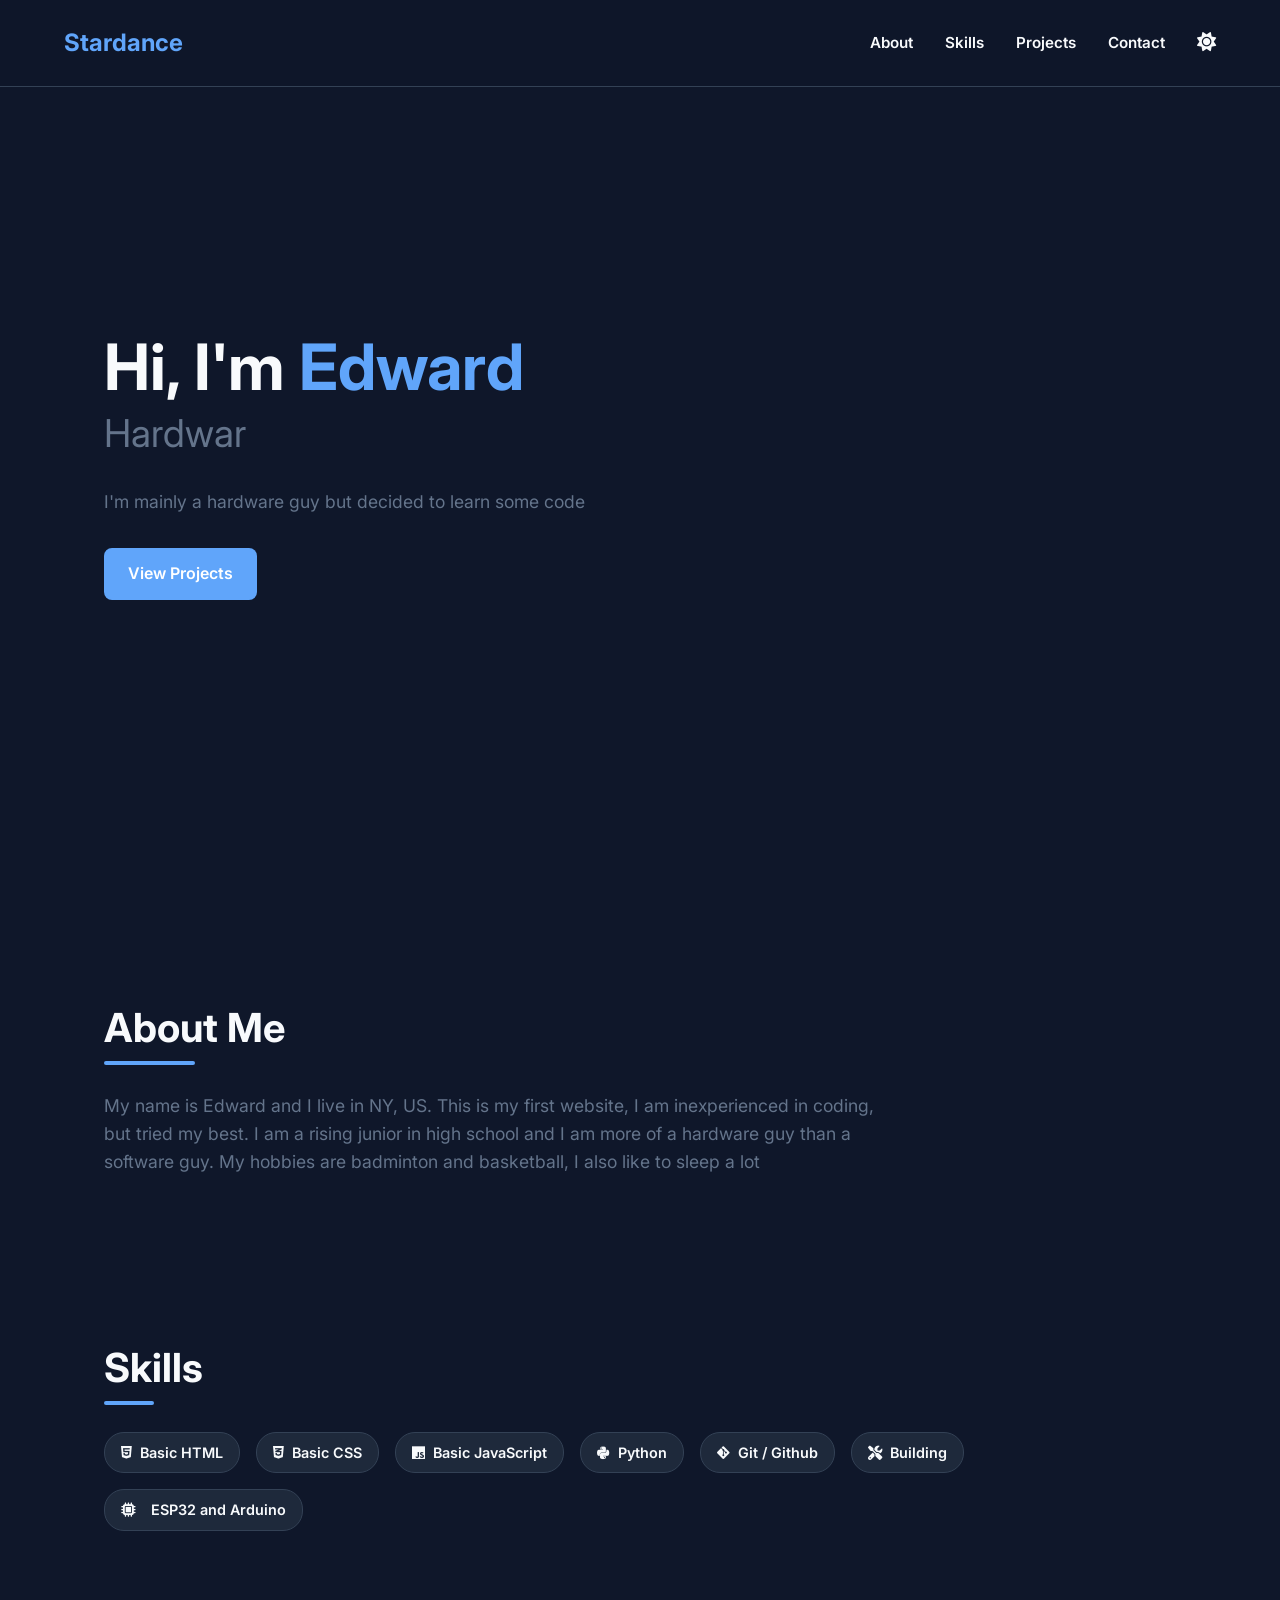
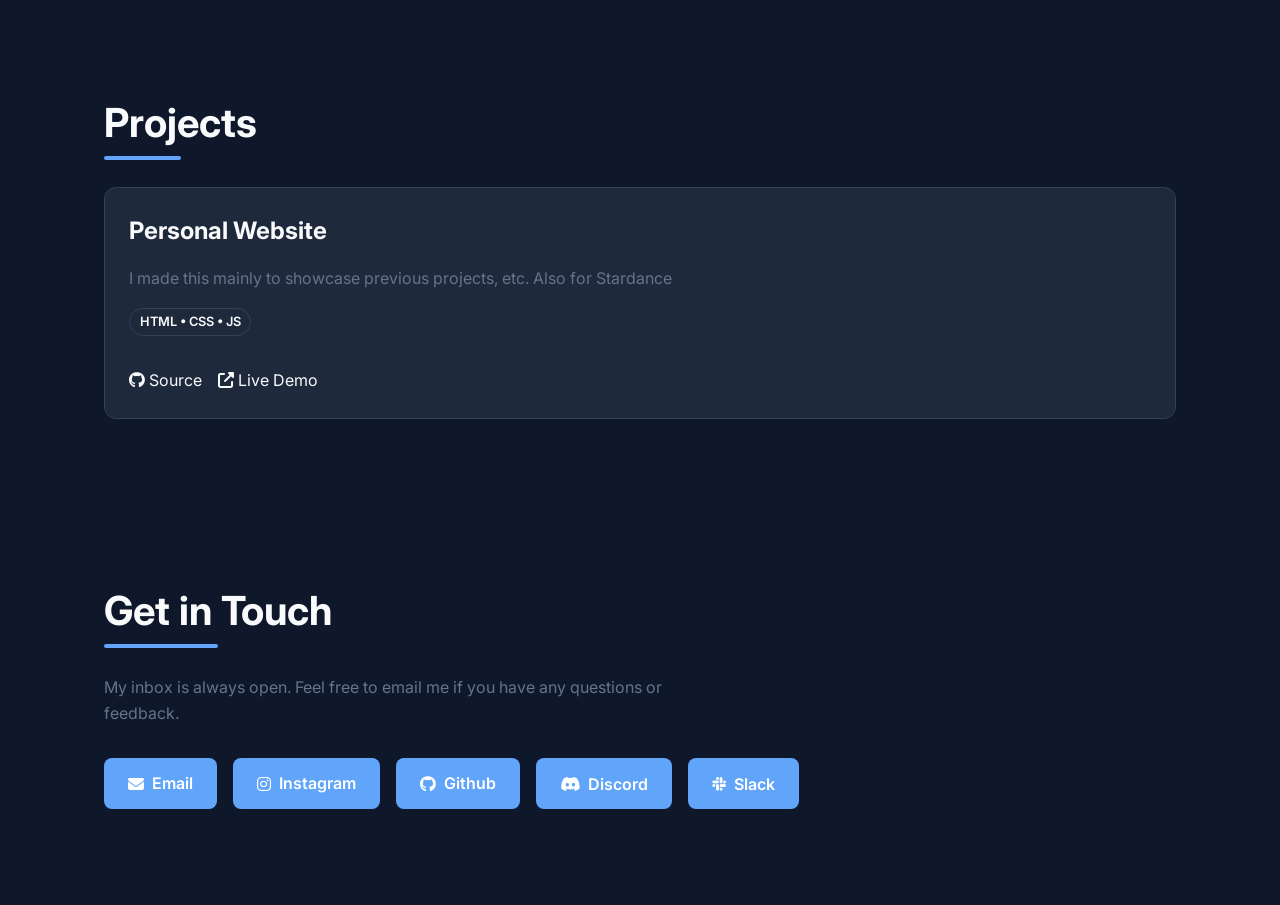
==== commit fda8b534: "Update index.html" ====
--- a/index.html
+++ b/index.html
@@ -76,8 +76,8 @@
                 <a href="mailto:seoedw2@gmail.com" class="btn"><i class="fa-solid fa-envelope"></i> Email</a>
                 <a href="https://www.instagram.com/edward_se0/" class="btn"><i class="fa-brands fa-instagram"></i> Instagram</a>
                 <a href="https://github.com/seoedw" class="btn"><i class="fa-brands fa-github"></i> Github</a>
-                <button type="button" class="btn" onclick="openContact('Discord:', 'seoedw#0000')"><i class="fa-brands fa-discord"></i> Discord</button>
-                <button type="button" class="btn" onclick="openContact('Slack:', '@seoedw')"><i class="fa-brands fa-slack"></i> Slack</button>
+                <button type="button" class="btn" onclick="openContact('Discord:', 'edward.s.asdfjkl')"><i class="fa-brands fa-discord"></i> Discord</button>
+                <button type="button" class="btn" onclick="openContact('Slack:', '@seoedw2')"><i class="fa-brands fa-slack"></i> Slack</button>
             </div>
         </section>
     </main>
@@ -86,7 +86,7 @@
         <div class="modal-card">
             <button type="button" class="modal-close" onclick="closeContact()">&times;</button>
             <div id="modal-title" class="modal-title">Discord:</div>
-            <div id="modal-username" class="modal-username-box">seoedw#0000</div>
+            <div id="modal-username" class="modal-username-box">edward.s.asdfjkl</div>
         </div>
     </div>
 
--- a/styles.css
+++ b/styles.css
@@ -238,3 +238,87 @@
 html {
     scroll-behavior: smooth;
 }
+
+button.btn {
+    border: none;
+    outline: none;
+    font-family: inherit;
+    font-size: 1rem;
+    cursor: pointer;
+}
+
+.modal-overlay {
+    position: fixed;
+    top: 0;
+    left: 0;
+    width: 100vw;
+    height: 100vh;
+    background: rgba(0, 0, 0, 0.65);
+    backdrop-filter: blur(6px);
+    display: flex;
+    align-items: center;
+    justify-content: center;
+    z-index: 2000;
+    opacity: 0;
+    pointer-events: none;
+    transition: opacity 0.25s ease;
+}
+
+.modal-overlay.active {
+    opacity: 1;
+    pointer-events: auto;
+}
+
+.modal-card {
+    background-color: var(--card-bg);
+    border: none;
+    border-radius: 24px;
+    padding: 3.5rem 2.5rem 3rem;
+    width: 90%;
+    max-width: 420px;
+    text-align: center;
+    position: relative;
+    box-shadow: 0 20px 50px rgba(0, 0, 0, 0.4);
+    transform: scale(0.92);
+    transition: transform 0.25s ease;
+}
+
+.modal-overlay.active .modal-card {
+    transform: scale(1);
+}
+
+.modal-title {
+    font-size: 1.8rem;
+    font-weight: 700;
+    margin-bottom: 1.2rem;
+    color: var(--text-main);
+}
+
+.modal-username-box {
+    background-color: var(--bg-color);
+    border: none;
+    border-radius: 14px;
+    padding: 0.9rem 1.6rem;
+    font-size: 1.15rem;
+    font-weight: 600;
+    color: var(--primary);
+    display: inline-block;
+    word-break: break-all;
+    user-select: all;
+}
+
+.modal-close {
+    position: absolute;
+    top: 16px;
+    right: 20px;
+    background: none;
+    border: none;
+    font-size: 1.6rem;
+    color: var(--text-muted);
+    cursor: pointer;
+    line-height: 1;
+}
+
+.modal-close:hover {
+    color: var(--primary);
+}
